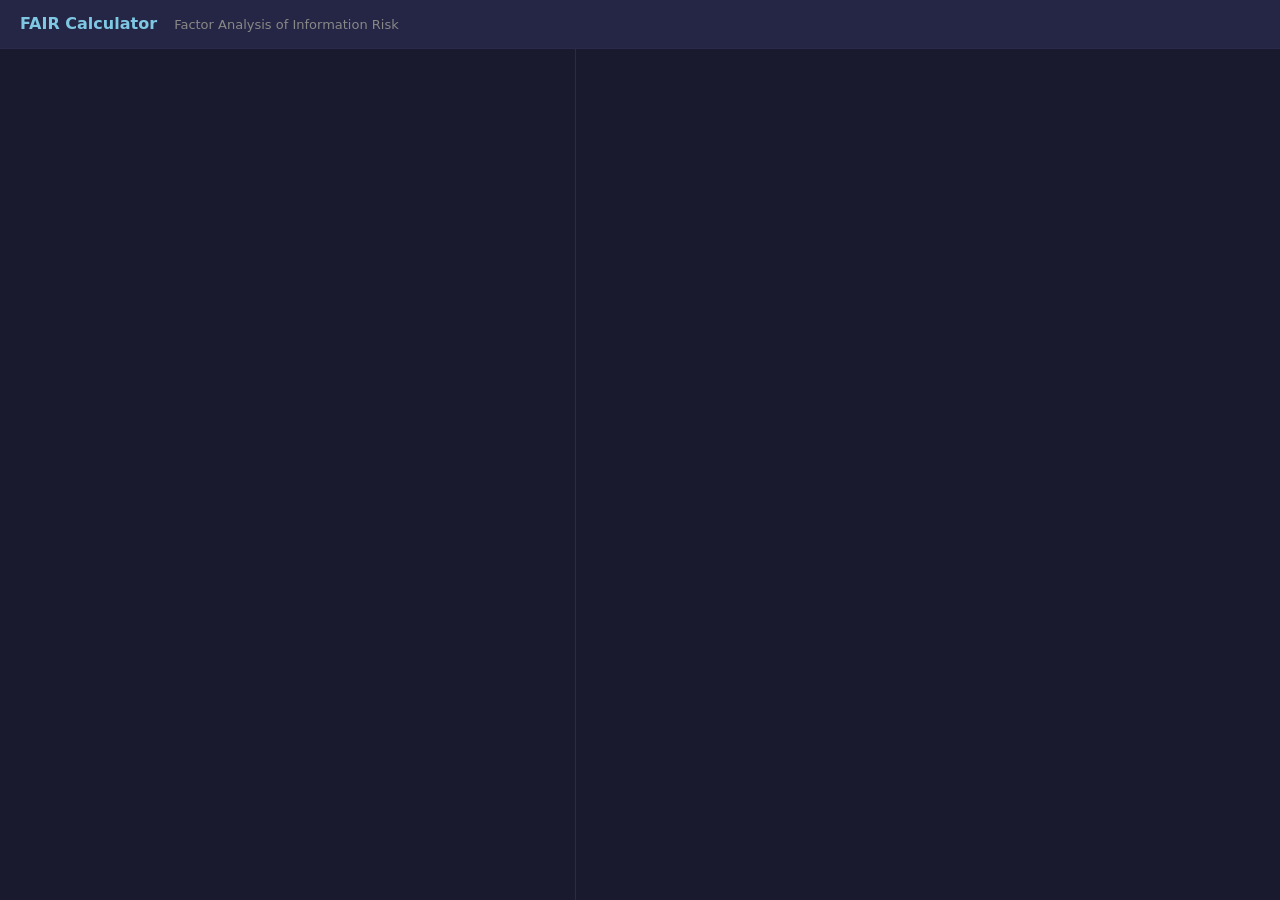
==== index.html @ 9a644596 "scaffold: project structure with vendored ECharts and pako" ====
<!DOCTYPE html>
<html lang="en">
<head>
  <meta charset="UTF-8">
  <meta name="viewport" content="width=device-width, initial-scale=1.0">
  <title>FAIR Calculator</title>
  <link rel="stylesheet" href="css/styles.css">
</head>
<body>
  <div id="app">
    <header id="top-bar">
      <div class="top-bar-left">
        <span class="app-title">FAIR Calculator</span>
        <span class="app-subtitle">Factor Analysis of Information Risk</span>
      </div>
      <div class="top-bar-right">
      </div>
    </header>
    <main id="panels">
      <section id="input-panel" aria-label="Risk Factor Inputs">
      </section>
      <section id="results-panel" aria-label="Simulation Results" aria-live="polite">
      </section>
    </main>
  </div>

  <script src="vendor/echarts.min.js"></script>
  <script src="vendor/pako.min.js"></script>
  <script type="module" src="js/app.js"></script>
</body>
</html>
---- css/styles.css ----
:root {
  --bg-primary: #1a1a2e;
  --bg-secondary: #252545;
  --bg-tertiary: #2a2a4a;
  --text-primary: #e0e0e0;
  --text-secondary: #888;
  --accent-blue: #7ec8e3;
  --accent-purple: #c8a8ea;
  --accent-green: #7ce88c;
  --accent-yellow: #e8c87c;
  --accent-red: #e87c7c;
  --border-color: #2a2a4a;
  --input-bg: #252545;
  --input-border: #3a3a5a;
}

*, *::before, *::after { box-sizing: border-box; margin: 0; padding: 0; }

body {
  font-family: system-ui, -apple-system, sans-serif;
  background: var(--bg-primary);
  color: var(--text-primary);
  line-height: 1.5;
}

#app { display: flex; flex-direction: column; min-height: 100vh; }

#top-bar {
  display: flex;
  justify-content: space-between;
  align-items: center;
  padding: 12px 20px;
  border-bottom: 1px solid var(--border-color);
  background: var(--bg-secondary);
}

.app-title { font-weight: 700; font-size: 16px; color: var(--accent-blue); }
.app-subtitle { margin-inline-start: 12px; font-size: 13px; color: var(--text-secondary); }

#panels { display: flex; flex: 1; }

#input-panel {
  width: 45%;
  border-inline-end: 1px solid var(--border-color);
  padding: 20px;
  overflow-y: auto;
}

#results-panel {
  width: 55%;
  padding: 20px;
  overflow-y: auto;
}
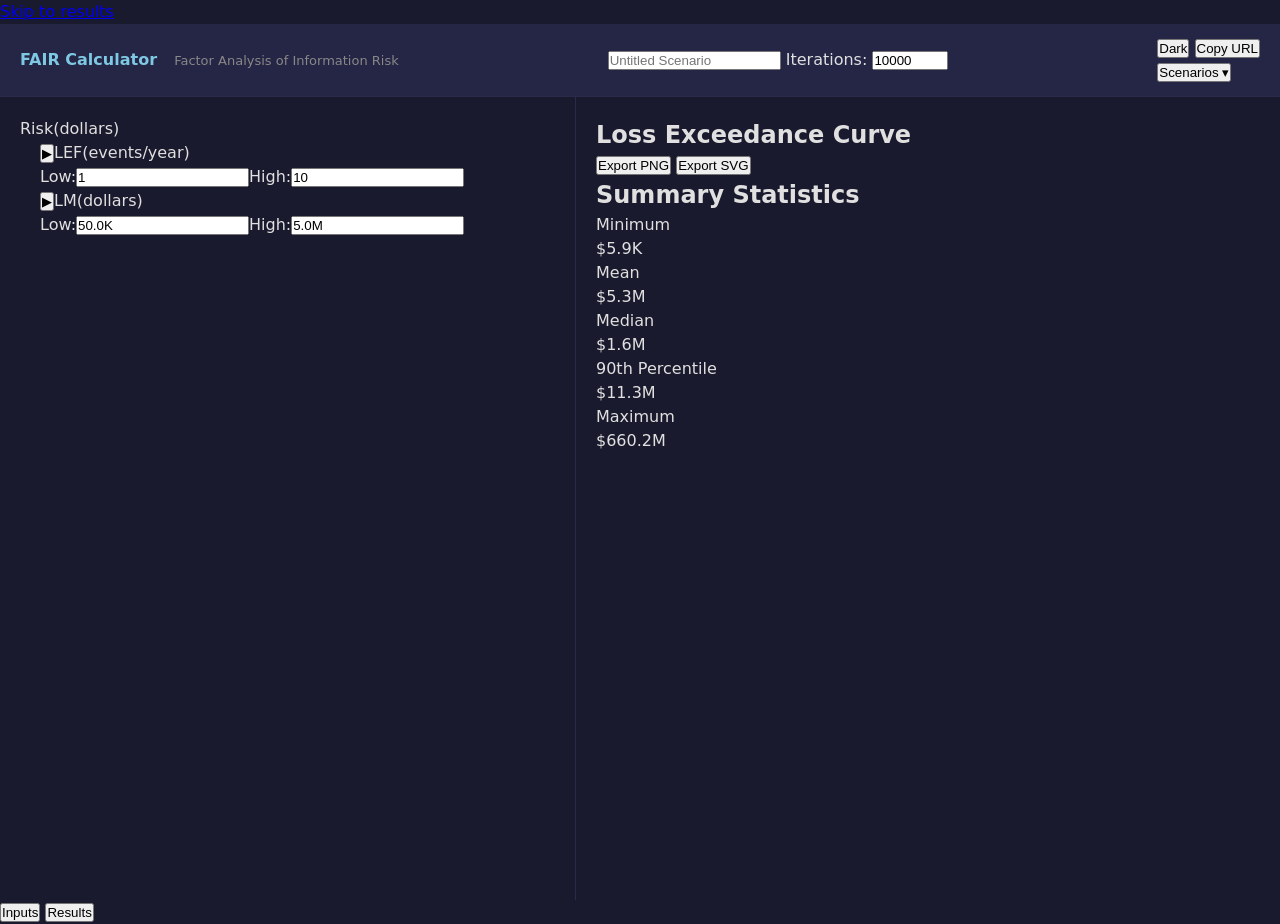
==== commit dec0d893: "feat: app orchestrator wiring tree, worker, charts, persistence, and top bar Complete implementation" ====
--- a/index.html
+++ b/index.html
@@ -1,5 +1,5 @@
 <!DOCTYPE html>
-<html lang="en">
+<html lang="en" data-theme="dark">
 <head>
   <meta charset="UTF-8">
   <meta name="viewport" content="width=device-width, initial-scale=1.0">
@@ -7,21 +7,72 @@
   <link rel="stylesheet" href="css/styles.css">
 </head>
 <body>
+  <a href="#results-panel" id="skip-nav" class="skip-nav">Skip to results</a>
+
   <div id="app">
     <header id="top-bar">
       <div class="top-bar-left">
         <span class="app-title">FAIR Calculator</span>
         <span class="app-subtitle">Factor Analysis of Information Risk</span>
       </div>
+      <div class="top-bar-center">
+        <input type="text" id="scenario-name" class="scenario-name-input" placeholder="Untitled Scenario" aria-label="Scenario name">
+        <label class="iterations-label">
+          Iterations:
+          <input type="number" id="iterations-input" value="10000" min="1000" max="100000" step="1000" aria-label="Simulation iterations">
+        </label>
+      </div>
       <div class="top-bar-right">
+        <button id="btn-theme" class="top-bar-btn" aria-label="Toggle theme">Dark</button>
+        <button id="btn-copy-url" class="top-bar-btn" aria-label="Copy shareable URL">Copy URL</button>
+        <div class="scenarios-wrapper">
+          <button id="btn-scenarios" class="top-bar-btn" aria-label="Saved scenarios">Scenarios ▾</button>
+          <div id="scenarios-dropdown" class="scenarios-dropdown" hidden>
+            <div id="scenarios-list"></div>
+            <div class="scenarios-actions">
+              <button id="btn-new-scenario" class="btn-small">+ New</button>
+            </div>
+          </div>
+        </div>
       </div>
     </header>
+
     <main id="panels">
       <section id="input-panel" aria-label="Risk Factor Inputs">
       </section>
-      <section id="results-panel" aria-label="Simulation Results" aria-live="polite">
+
+      <section id="results-panel" aria-label="Simulation Results" aria-live="polite" tabindex="-1">
+        <div id="simulating-indicator" class="simulating" hidden>
+          <span class="spinner"></span> Simulating...
+        </div>
+        <div id="results-content">
+          <div class="results-section">
+            <h2 class="section-title">Loss Exceedance Curve</h2>
+            <div class="export-buttons">
+              <button id="btn-export-png" class="btn-small">Export PNG</button>
+              <button id="btn-export-svg" class="btn-small">Export SVG</button>
+            </div>
+            <div id="chart-curve" class="chart-container"></div>
+          </div>
+          <div class="results-section">
+            <h2 class="section-title">Summary Statistics</h2>
+            <div id="stats-cards" class="stats-cards"></div>
+          </div>
+          <div id="breakdown-section" class="results-section" hidden>
+            <h2 class="section-title">Loss Category Breakdown</h2>
+            <div id="chart-breakdown" class="chart-container-small"></div>
+            <table class="breakdown-table">
+              <tbody id="breakdown-table"></tbody>
+            </table>
+          </div>
+        </div>
       </section>
     </main>
+
+    <div id="responsive-toggle" class="responsive-toggle">
+      <button data-panel="inputs" class="toggle-btn active">Inputs</button>
+      <button data-panel="results" class="toggle-btn">Results</button>
+    </div>
   </div>
 
   <script src="vendor/echarts.min.js"></script>
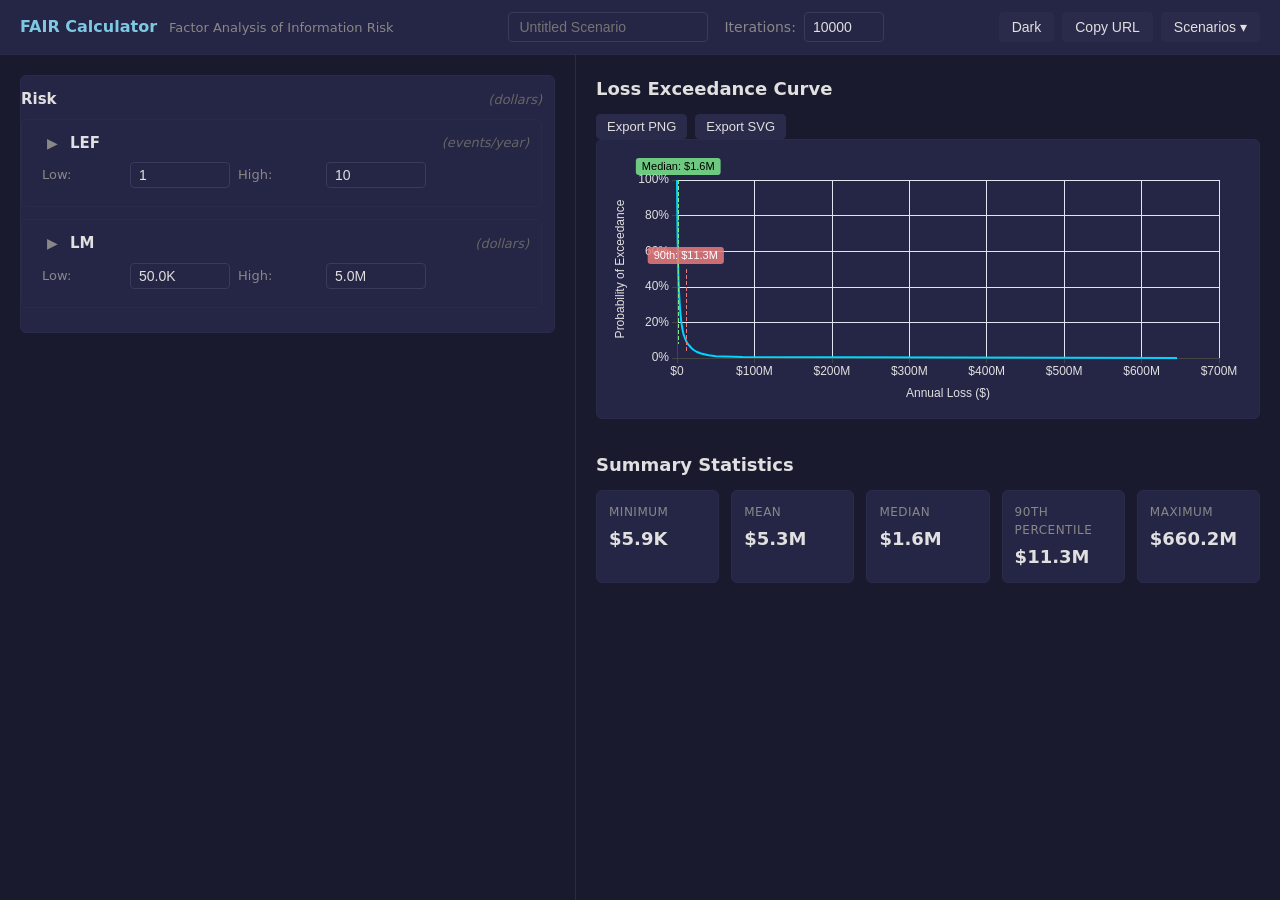
==== commit 7f009f00: "fix: replace ECharts breakdown with pure CSS bars ECharts horizontal bar chart had persistent sizing" ====
--- a/index.html
+++ b/index.html
@@ -60,7 +60,6 @@
           </div>
           <div id="breakdown-section" class="results-section" hidden>
             <h2 class="section-title">Loss Category Breakdown</h2>
-            <div id="chart-breakdown" class="chart-container-small"></div>
             <table class="breakdown-table">
               <tbody id="breakdown-table"></tbody>
             </table>
--- a/css/styles.css
+++ b/css/styles.css
@@ -1,53 +1,798 @@
-:root {
+/* ============================================================================
+   CSS Custom Properties — Themes
+   ============================================================================ */
+
+/* Dark Theme (Default) */
+:root,
+[data-theme="dark"] {
   --bg-primary: #1a1a2e;
   --bg-secondary: #252545;
   --bg-tertiary: #2a2a4a;
+  --bg-input: #252545;
   --text-primary: #e0e0e0;
   --text-secondary: #888;
+  --text-muted: #666;
   --accent-blue: #7ec8e3;
   --accent-purple: #c8a8ea;
   --accent-green: #7ce88c;
   --accent-yellow: #e8c87c;
   --accent-red: #e87c7c;
   --border-color: #2a2a4a;
-  --input-bg: #252545;
+  --border-active: #4a4a7a;
   --input-border: #3a3a5a;
-}
-
-*, *::before, *::after { box-sizing: border-box; margin: 0; padding: 0; }
+  --focus-ring: rgba(126, 200, 227, 0.6);
+  --error-bg: rgba(232, 124, 124, 0.1);
+  --error-border: #e87c7c;
+}
+
+/* Light Theme */
+[data-theme="light"] {
+  --bg-primary: #f5f5f8;
+  --bg-secondary: #ffffff;
+  --bg-tertiary: #eeeef2;
+  --bg-input: #ffffff;
+  --text-primary: #1a1a2e;
+  --text-secondary: #666;
+  --text-muted: #999;
+  --accent-blue: #2980b9;
+  --accent-purple: #8e44ad;
+  --accent-green: #27ae60;
+  --accent-yellow: #f39c12;
+  --accent-red: #e74c3c;
+  --border-color: #ddd;
+  --border-active: #aaa;
+  --input-border: #ccc;
+  --focus-ring: rgba(41, 128, 185, 0.4);
+  --error-bg: rgba(231, 76, 60, 0.08);
+  --error-border: #e74c3c;
+}
+
+/* High Contrast Theme */
+[data-theme="high-contrast"] {
+  --bg-primary: #000000;
+  --bg-secondary: #111111;
+  --bg-tertiary: #1a1a1a;
+  --bg-input: #111111;
+  --text-primary: #ffffff;
+  --text-secondary: #cccccc;
+  --text-muted: #aaaaaa;
+  --accent-blue: #66ccff;
+  --accent-purple: #cc99ff;
+  --accent-green: #66ff99;
+  --accent-yellow: #ffcc66;
+  --accent-red: #ff6666;
+  --border-color: #555555;
+  --border-active: #ffffff;
+  --input-border: #777777;
+  --focus-ring: rgba(255, 255, 255, 0.8);
+  --error-bg: rgba(255, 102, 102, 0.2);
+  --error-border: #ff6666;
+  font-size: 1.1em;
+}
+
+/* ============================================================================
+   Global Reset & Base
+   ============================================================================ */
+
+*,
+*::before,
+*::after {
+  box-sizing: border-box;
+  margin: 0;
+  padding: 0;
+}
 
 body {
-  font-family: system-ui, -apple-system, sans-serif;
+  font-family: system-ui, -apple-system, BlinkMacSystemFont, "Segoe UI", Roboto, sans-serif;
   background: var(--bg-primary);
   color: var(--text-primary);
   line-height: 1.5;
 }
 
-#app { display: flex; flex-direction: column; min-height: 100vh; }
+#app {
+  display: flex;
+  flex-direction: column;
+  min-block-size: 100vh;
+}
+
+/* ============================================================================
+   Accessibility — Skip Navigation
+   ============================================================================ */
+
+.skip-nav {
+  position: absolute;
+  inset-block-start: -9999px;
+  inset-inline-start: -9999px;
+  padding: 8px 16px;
+  background: var(--accent-blue);
+  color: var(--bg-primary);
+  text-decoration: none;
+  border-radius: 4px;
+  font-weight: 600;
+  z-index: 9999;
+}
+
+.skip-nav:focus {
+  inset-block-start: 8px;
+  inset-inline-start: 8px;
+}
+
+/* ============================================================================
+   Top Bar
+   ============================================================================ */
 
 #top-bar {
   display: flex;
   justify-content: space-between;
   align-items: center;
-  padding: 12px 20px;
-  border-bottom: 1px solid var(--border-color);
+  padding-block: 12px;
+  padding-inline: 20px;
+  border-block-end: 1px solid var(--border-color);
   background: var(--bg-secondary);
-}
-
-.app-title { font-weight: 700; font-size: 16px; color: var(--accent-blue); }
-.app-subtitle { margin-inline-start: 12px; font-size: 13px; color: var(--text-secondary); }
-
-#panels { display: flex; flex: 1; }
+  flex-wrap: wrap;
+  gap: 12px;
+}
+
+.top-bar-left {
+  display: flex;
+  align-items: baseline;
+  gap: 12px;
+}
+
+.app-title {
+  font-weight: 700;
+  font-size: 16px;
+  color: var(--accent-blue);
+}
+
+.app-subtitle {
+  font-size: 13px;
+  color: var(--text-secondary);
+}
+
+.top-bar-center {
+  display: flex;
+  align-items: center;
+  gap: 16px;
+}
+
+.scenario-name-input {
+  background: var(--bg-input);
+  border: 1px solid var(--input-border);
+  color: var(--text-primary);
+  padding-block: 6px;
+  padding-inline: 10px;
+  border-radius: 4px;
+  font-size: 14px;
+  inline-size: 200px;
+}
+
+.scenario-name-input:focus-visible {
+  outline: 2px solid var(--focus-ring);
+  outline-offset: 2px;
+}
+
+.iterations-label {
+  display: flex;
+  align-items: center;
+  gap: 8px;
+  font-size: 14px;
+  color: var(--text-secondary);
+}
+
+.iterations-label input {
+  background: var(--bg-input);
+  border: 1px solid var(--input-border);
+  color: var(--text-primary);
+  padding-block: 6px;
+  padding-inline: 8px;
+  border-radius: 4px;
+  font-size: 14px;
+  inline-size: 80px;
+}
+
+.iterations-label input:focus-visible {
+  outline: 2px solid var(--focus-ring);
+  outline-offset: 2px;
+}
+
+.top-bar-right {
+  display: flex;
+  align-items: center;
+  gap: 8px;
+}
+
+.top-bar-btn {
+  background: var(--bg-tertiary);
+  border: 1px solid var(--border-color);
+  color: var(--text-primary);
+  padding-block: 6px;
+  padding-inline: 12px;
+  border-radius: 4px;
+  font-size: 14px;
+  cursor: pointer;
+  transition: background 0.2s, border-color 0.2s;
+}
+
+.top-bar-btn:hover {
+  background: var(--bg-input);
+  border-color: var(--border-active);
+}
+
+.top-bar-btn:focus-visible {
+  outline: 2px solid var(--focus-ring);
+  outline-offset: 2px;
+}
+
+.btn-small {
+  background: var(--bg-tertiary);
+  border: 1px solid var(--border-color);
+  color: var(--text-primary);
+  padding-block: 4px;
+  padding-inline: 10px;
+  border-radius: 4px;
+  font-size: 13px;
+  cursor: pointer;
+  transition: background 0.2s, border-color 0.2s;
+}
+
+.btn-small:hover {
+  background: var(--bg-input);
+  border-color: var(--border-active);
+}
+
+.btn-small:focus-visible {
+  outline: 2px solid var(--focus-ring);
+  outline-offset: 2px;
+}
+
+/* ============================================================================
+   Scenarios Dropdown
+   ============================================================================ */
+
+.scenarios-wrapper {
+  position: relative;
+}
+
+.scenarios-dropdown {
+  position: absolute;
+  inset-block-start: calc(100% + 4px);
+  inset-inline-end: 0;
+  background: var(--bg-secondary);
+  border: 1px solid var(--border-color);
+  border-radius: 4px;
+  box-shadow: 0 4px 12px rgba(0, 0, 0, 0.3);
+  z-index: 50;
+  min-inline-size: 280px;
+  max-block-size: 400px;
+  overflow-y: auto;
+}
+
+.scenarios-dropdown[hidden] {
+  display: none;
+}
+
+#scenarios-list {
+  padding: 4px;
+}
+
+.scenario-item {
+  display: flex;
+  justify-content: space-between;
+  align-items: center;
+  padding-block: 8px;
+  padding-inline: 10px;
+  border-radius: 4px;
+  cursor: pointer;
+  transition: background 0.2s;
+}
+
+.scenario-item:hover {
+  background: var(--bg-tertiary);
+}
+
+.scenario-item:focus-visible {
+  outline: 2px solid var(--focus-ring);
+  outline-offset: -2px;
+}
+
+.scenario-name {
+  font-size: 14px;
+  color: var(--text-primary);
+  font-weight: 500;
+}
+
+.scenario-date {
+  font-size: 12px;
+  color: var(--text-muted);
+  margin-block-start: 2px;
+}
+
+.scenario-delete {
+  background: transparent;
+  border: none;
+  color: var(--accent-red);
+  cursor: pointer;
+  padding: 4px 8px;
+  border-radius: 4px;
+  font-size: 14px;
+  opacity: 0.7;
+  transition: opacity 0.2s, background 0.2s;
+}
+
+.scenario-delete:hover {
+  opacity: 1;
+  background: var(--error-bg);
+}
+
+.scenario-delete:focus-visible {
+  outline: 2px solid var(--focus-ring);
+  outline-offset: 2px;
+}
+
+.scenarios-actions {
+  padding: 8px;
+  border-block-start: 1px solid var(--border-color);
+}
+
+.scenarios-actions button {
+  inline-size: 100%;
+}
+
+/* ============================================================================
+   Panels Layout
+   ============================================================================ */
+
+#panels {
+  display: flex;
+  flex: 1;
+}
 
 #input-panel {
-  width: 45%;
+  inline-size: 45%;
   border-inline-end: 1px solid var(--border-color);
   padding: 20px;
   overflow-y: auto;
 }
 
 #results-panel {
-  width: 55%;
+  inline-size: 55%;
   padding: 20px;
   overflow-y: auto;
 }
+
+/* ============================================================================
+   Factor Tree
+   ============================================================================ */
+
+.factor-item {
+  margin-block-end: 12px;
+  border: 1px solid var(--border-color);
+  border-radius: 6px;
+  padding: 12px;
+  background: var(--bg-secondary);
+  margin-inline-start: calc(var(--depth, 0) * 16px);
+}
+
+.factor-header {
+  display: flex;
+  align-items: center;
+  gap: 8px;
+  margin-block-end: 8px;
+}
+
+.expand-toggle {
+  background: transparent;
+  border: none;
+  color: var(--text-secondary);
+  cursor: pointer;
+  padding: 0;
+  font-size: 14px;
+  inline-size: 20px;
+  block-size: 20px;
+  display: inline-flex;
+  align-items: center;
+  justify-content: center;
+  border-radius: 3px;
+  transition: background 0.2s;
+}
+
+.expand-toggle:hover {
+  background: var(--bg-tertiary);
+}
+
+.expand-toggle:focus-visible {
+  outline: 2px solid var(--focus-ring);
+  outline-offset: 2px;
+}
+
+.factor-label {
+  font-weight: 600;
+  font-size: 15px;
+  color: var(--text-primary);
+  flex: 1;
+}
+
+.factor-unit {
+  font-size: 13px;
+  color: var(--text-muted);
+  font-style: italic;
+}
+
+.factor-children {
+  margin-block-start: 8px;
+}
+
+.factor-children[hidden] {
+  display: none;
+}
+
+.ci-input-row {
+  display: flex;
+  align-items: center;
+  gap: 8px;
+  margin-block-end: 6px;
+}
+
+.ci-label {
+  font-size: 13px;
+  color: var(--text-secondary);
+  inline-size: 80px;
+}
+
+.ci-input {
+  background: var(--bg-input);
+  border: 1px solid var(--input-border);
+  color: var(--text-primary);
+  padding-block: 4px;
+  padding-inline: 8px;
+  border-radius: 4px;
+  font-size: 14px;
+  inline-size: 100px;
+}
+
+.ci-input:focus-visible {
+  outline: 2px solid var(--focus-ring);
+  outline-offset: 2px;
+}
+
+.ci-input.input-error {
+  border-color: var(--error-border);
+  background: var(--error-bg);
+}
+
+/* ============================================================================
+   Results Panel
+   ============================================================================ */
+
+.results-section {
+  margin-block-end: 32px;
+}
+
+.results-section[hidden] {
+  display: none;
+}
+
+.section-title {
+  font-size: 18px;
+  font-weight: 600;
+  color: var(--text-primary);
+  margin-block-end: 12px;
+  display: flex;
+  justify-content: space-between;
+  align-items: center;
+}
+
+.export-buttons {
+  display: flex;
+  gap: 8px;
+}
+
+.chart-container {
+  inline-size: 100%;
+  block-size: 280px;
+  background: var(--bg-secondary);
+  border: 1px solid var(--border-color);
+  border-radius: 6px;
+}
+
+
+.stats-cards {
+  display: flex;
+  gap: 12px;
+  flex-wrap: wrap;
+}
+
+.stat-card {
+  flex: 1;
+  min-inline-size: 100px;
+  background: var(--bg-secondary);
+  border: 1px solid var(--border-color);
+  border-radius: 6px;
+  padding: 12px;
+}
+
+.stat-label {
+  font-size: 12px;
+  color: var(--text-secondary);
+  margin-block-end: 4px;
+  text-transform: uppercase;
+  letter-spacing: 0.5px;
+}
+
+.stat-value {
+  font-size: 18px;
+  font-weight: 600;
+  color: var(--text-primary);
+}
+
+/* ============================================================================
+   Breakdown Table
+   ============================================================================ */
+
+.breakdown-table {
+  inline-size: 100%;
+  border-collapse: collapse;
+  font-size: 14px;
+}
+
+.breakdown-row {
+  border-block-end: 1px solid var(--border-color);
+}
+
+.breakdown-row:last-child {
+  border-block-end: none;
+}
+
+.breakdown-name {
+  padding-block: 10px;
+  padding-inline: 4px 12px;
+  white-space: nowrap;
+  font-weight: 500;
+  color: var(--text-primary);
+}
+
+.breakdown-bar-cell {
+  padding-block: 10px;
+  padding-inline: 4px;
+  inline-size: 50%;
+}
+
+.breakdown-bar {
+  block-size: 18px;
+  border-radius: 3px;
+  min-inline-size: 4px;
+  transition: width 0.3s ease;
+}
+
+.breakdown-value {
+  padding-block: 10px;
+  padding-inline: 8px 4px;
+  text-align: end;
+  white-space: nowrap;
+  font-weight: 600;
+  color: var(--text-primary);
+}
+
+.breakdown-pct {
+  padding-block: 10px;
+  padding-inline: 4px;
+  text-align: end;
+  white-space: nowrap;
+  color: var(--text-secondary);
+  font-size: 13px;
+}
+
+.color-dot {
+  display: inline-block;
+  inline-size: 12px;
+  block-size: 12px;
+  border-radius: 50%;
+  margin-inline-end: 8px;
+  vertical-align: middle;
+}
+
+.text-end {
+  text-align: end;
+}
+
+.text-secondary {
+  color: var(--text-secondary);
+}
+
+/* ============================================================================
+   Simulating Indicator
+   ============================================================================ */
+
+.simulating {
+  display: flex;
+  align-items: center;
+  gap: 12px;
+  padding: 16px;
+  background: var(--bg-secondary);
+  border: 1px solid var(--border-color);
+  border-radius: 6px;
+  margin-block-end: 16px;
+  color: var(--text-primary);
+  font-size: 14px;
+}
+
+.simulating[hidden] {
+  display: none;
+}
+
+.spinner {
+  display: inline-block;
+  inline-size: 16px;
+  block-size: 16px;
+  border: 3px solid var(--border-color);
+  border-block-start-color: var(--accent-blue);
+  border-radius: 50%;
+  animation: spinner-rotate 0.8s linear infinite;
+}
+
+@keyframes spinner-rotate {
+  to {
+    transform: rotate(360deg);
+  }
+}
+
+.simulation-error {
+  padding: 16px;
+  background: var(--error-bg);
+  border: 1px solid var(--error-border);
+  border-radius: 6px;
+  color: var(--accent-red);
+  font-size: 14px;
+  margin-block-end: 16px;
+}
+
+.simulation-error[hidden] {
+  display: none;
+}
+
+/* ============================================================================
+   Responsive Toggle (Mobile)
+   ============================================================================ */
+
+.responsive-toggle {
+  display: none;
+  position: fixed;
+  inset-block-end: 0;
+  inset-inline: 0;
+  background: var(--bg-secondary);
+  border-block-start: 2px solid var(--border-color);
+  padding: 8px 12px;
+  gap: 8px;
+  justify-content: stretch;
+  z-index: 100;
+  box-shadow: 0 -4px 12px rgba(0, 0, 0, 0.3);
+}
+
+.toggle-btn {
+  flex: 1;
+  background: var(--bg-tertiary);
+  border: 1px solid var(--border-color);
+  color: var(--text-primary);
+  padding-block: 10px;
+  padding-inline: 16px;
+  border-radius: 4px;
+  font-size: 14px;
+  font-weight: 600;
+  cursor: pointer;
+  transition: background 0.2s, border-color 0.2s, color 0.2s;
+}
+
+.toggle-btn:hover {
+  background: var(--bg-input);
+  border-color: var(--border-active);
+}
+
+.toggle-btn.active {
+  background: var(--accent-blue);
+  border-color: var(--accent-blue);
+  color: var(--bg-primary);
+}
+
+.toggle-btn:focus-visible {
+  outline: 2px solid var(--focus-ring);
+  outline-offset: 2px;
+}
+
+/* ============================================================================
+   Responsive Layout
+   ============================================================================ */
+
+@media (max-width: 899px) {
+  #top-bar {
+    flex-direction: column;
+    align-items: stretch;
+  }
+
+  .top-bar-left,
+  .top-bar-center,
+  .top-bar-right {
+    justify-content: center;
+  }
+
+  .top-bar-center {
+    flex-direction: column;
+    align-items: stretch;
+  }
+
+  .scenario-name-input {
+    inline-size: 100%;
+  }
+
+  .iterations-label {
+    justify-content: space-between;
+  }
+
+  .top-bar-right {
+    flex-wrap: wrap;
+    justify-content: center;
+  }
+
+  #panels {
+    flex-direction: column;
+  }
+
+  #input-panel {
+    inline-size: 100%;
+    border-inline-end: none;
+    border-block-end: 1px solid var(--border-color);
+    padding-block-end: 80px; /* space for fixed toggle bar */
+  }
+
+  #results-panel {
+    inline-size: 100%;
+    display: none; /* hidden by default on mobile, toggled by JS */
+    padding-block-end: 80px;
+  }
+
+  #results-panel.mobile-visible {
+    display: block;
+  }
+
+  #input-panel.mobile-hidden {
+    display: none;
+  }
+
+  .responsive-toggle {
+    display: flex;
+    position: fixed;
+    inset-block-end: 0;
+    inset-inline: 0;
+  }
+}
+
+/* ============================================================================
+   Accessibility — Reduced Motion
+   ============================================================================ */
+
+@media (prefers-reduced-motion: reduce) {
+  *,
+  *::before,
+  *::after {
+    animation-duration: 0.01ms !important;
+    animation-iteration-count: 1 !important;
+    transition-duration: 0.01ms !important;
+  }
+}
+
+/* ============================================================================
+   Focus Visible (Accessibility)
+   ============================================================================ */
+
+:focus-visible {
+  outline: 2px solid var(--focus-ring);
+  outline-offset: 2px;
+}
+
+button:focus:not(:focus-visible) {
+  outline: none;
+}
+
+input:focus:not(:focus-visible) {
+  outline: none;
+}
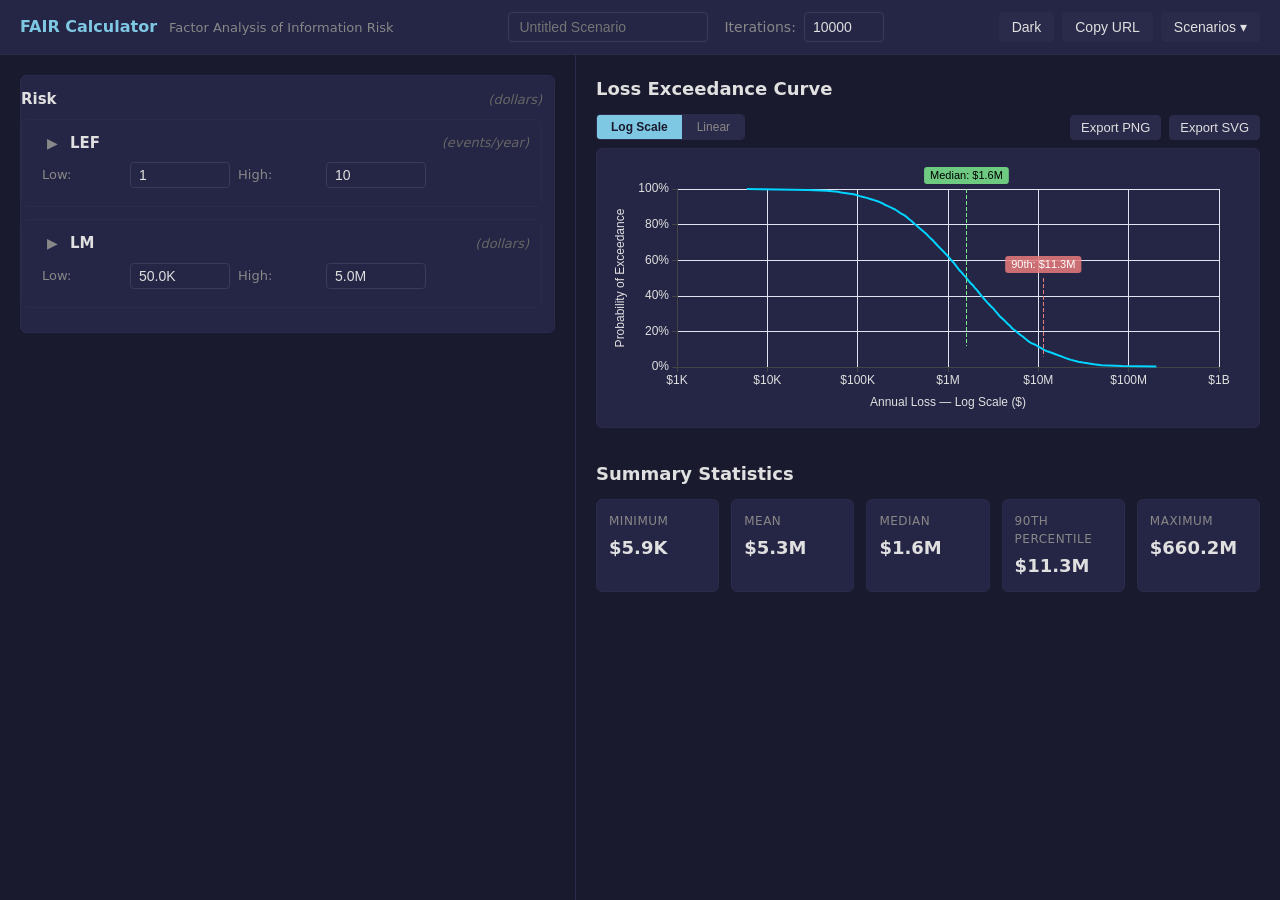
==== commit 0b564e74: "feat: log/linear scale toggle for loss exceedance curve Default to log scale (industry standard for " ====
--- a/index.html
+++ b/index.html
@@ -48,9 +48,15 @@
         <div id="results-content">
           <div class="results-section">
             <h2 class="section-title">Loss Exceedance Curve</h2>
-            <div class="export-buttons">
-              <button id="btn-export-png" class="btn-small">Export PNG</button>
-              <button id="btn-export-svg" class="btn-small">Export SVG</button>
+            <div class="chart-controls">
+              <div class="scale-toggle">
+                <button id="btn-log-scale" class="scale-btn active" aria-pressed="true">Log Scale</button>
+                <button id="btn-linear-scale" class="scale-btn" aria-pressed="false">Linear</button>
+              </div>
+              <div class="export-buttons">
+                <button id="btn-export-png" class="btn-small">Export PNG</button>
+                <button id="btn-export-svg" class="btn-small">Export SVG</button>
+              </div>
             </div>
             <div id="chart-curve" class="chart-container"></div>
           </div>
--- a/css/styles.css
+++ b/css/styles.css
@@ -483,6 +483,47 @@
   align-items: center;
 }
 
+.chart-controls {
+  display: flex;
+  justify-content: space-between;
+  align-items: center;
+  margin-block-end: 8px;
+}
+
+.scale-toggle {
+  display: flex;
+  gap: 0;
+  border: 1px solid var(--border-color);
+  border-radius: 4px;
+  overflow: hidden;
+}
+
+.scale-btn {
+  background: var(--bg-tertiary);
+  border: none;
+  color: var(--text-secondary);
+  padding: 5px 14px;
+  font-size: 12px;
+  font-weight: 500;
+  cursor: pointer;
+  transition: background 0.15s, color 0.15s;
+}
+
+.scale-btn:not(:last-child) {
+  border-inline-end: 1px solid var(--border-color);
+}
+
+.scale-btn.active {
+  background: var(--accent-blue);
+  color: var(--bg-primary);
+  font-weight: 600;
+}
+
+.scale-btn:focus-visible {
+  outline: 2px solid var(--focus-ring);
+  outline-offset: -2px;
+}
+
 .export-buttons {
   display: flex;
   gap: 8px;
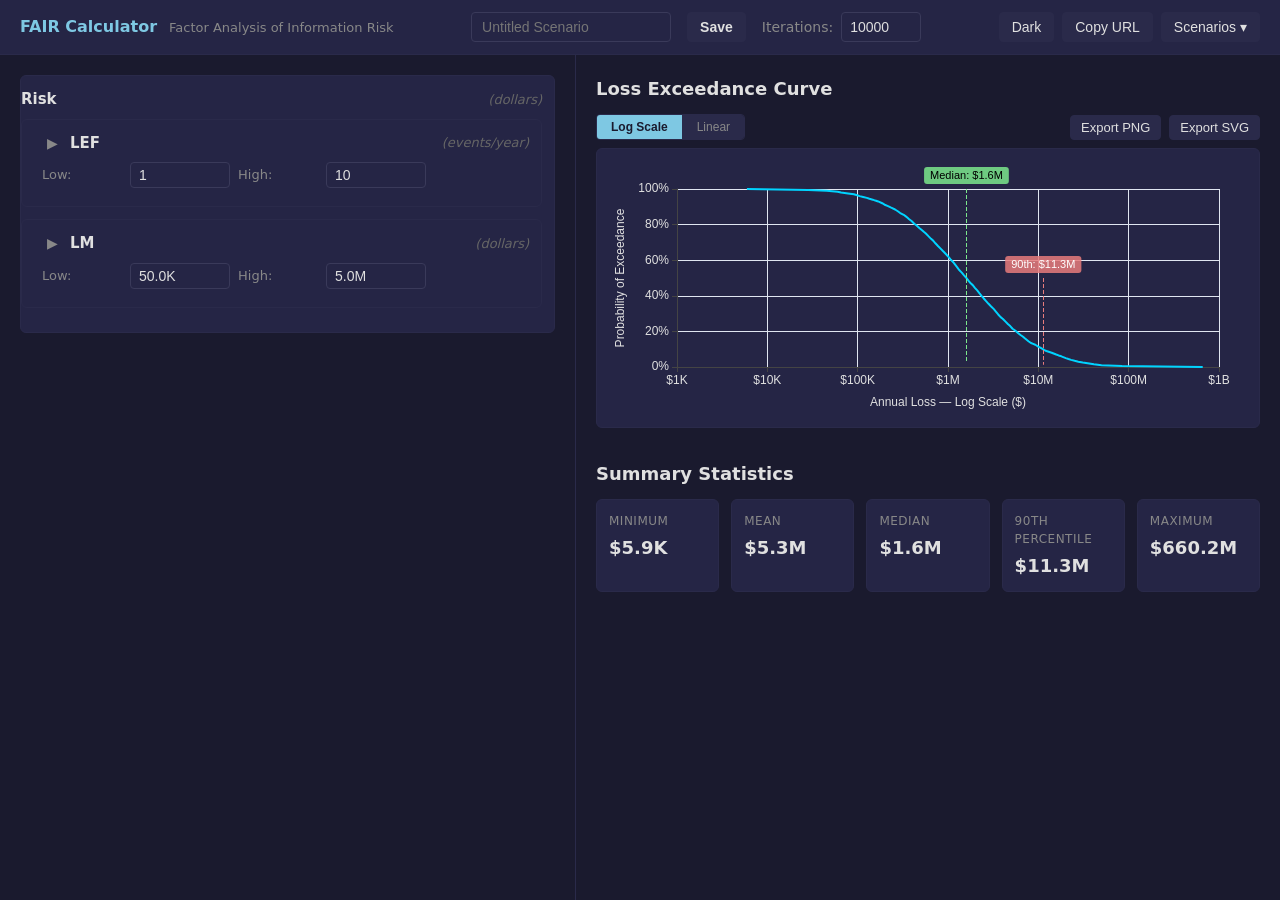
==== commit b52a3d10: "feat: explicit Save button replaces auto-save for scenarios Scenarios are no longer auto-saved on ev" ====
--- a/index.html
+++ b/index.html
@@ -17,6 +17,7 @@
       </div>
       <div class="top-bar-center">
         <input type="text" id="scenario-name" class="scenario-name-input" placeholder="Untitled Scenario" aria-label="Scenario name">
+        <button id="btn-save-scenario" class="top-bar-btn btn-save" aria-label="Save scenario">Save</button>
         <label class="iterations-label">
           Iterations:
           <input type="number" id="iterations-input" value="10000" min="1000" max="100000" step="1000" aria-label="Simulation iterations">
--- a/css/styles.css
+++ b/css/styles.css
@@ -172,6 +172,18 @@
   outline-offset: 2px;
 }
 
+.btn-save {
+  background: var(--accent-blue);
+  color: var(--bg-primary);
+  font-weight: 600;
+  border-color: var(--accent-blue);
+  white-space: nowrap;
+}
+
+.btn-save:hover {
+  opacity: 0.85;
+}
+
 .iterations-label {
   display: flex;
   align-items: center;
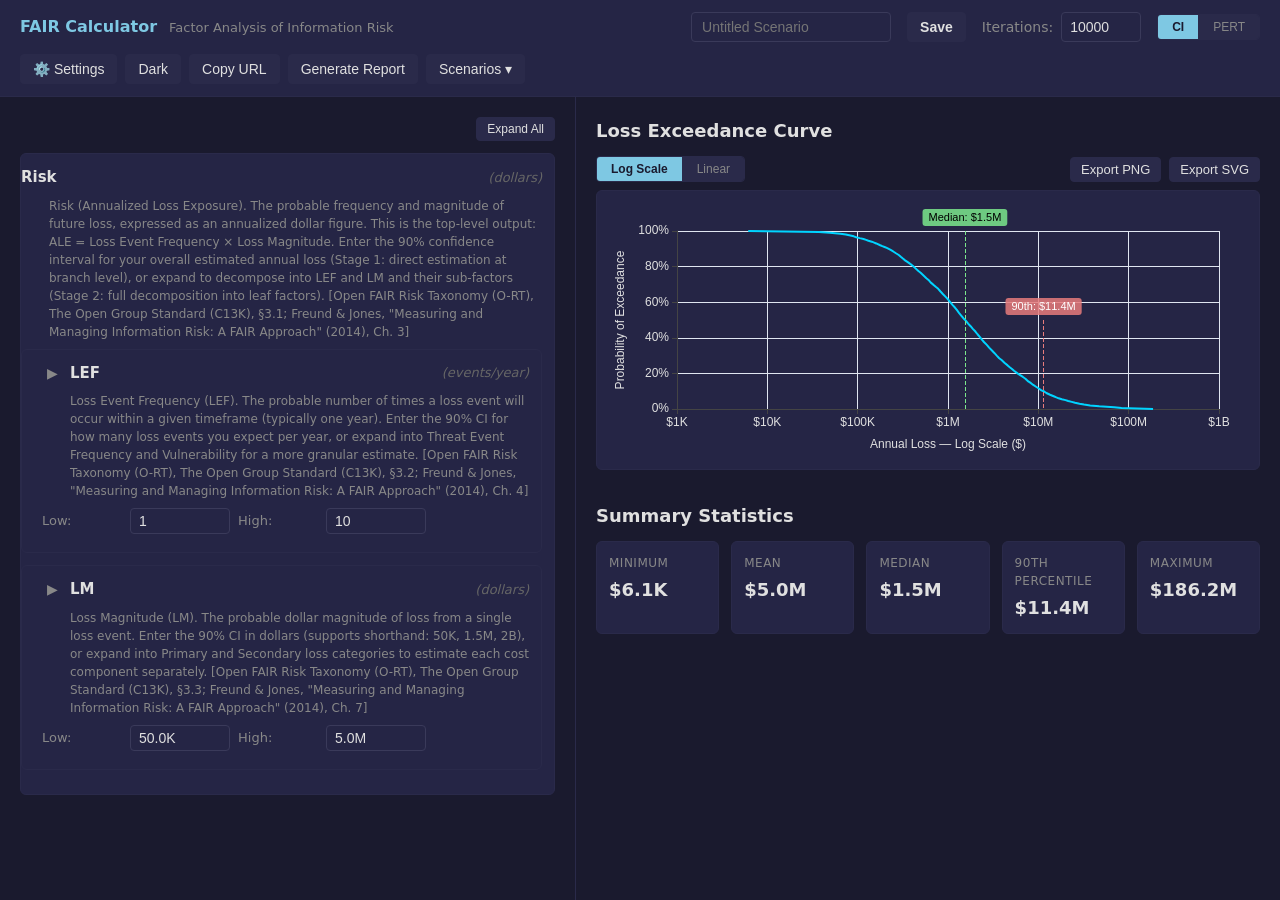
==== commit 6c16b51b: "feat: Add settings modal and PERT input mode toggle Introduces a new settings modal to manage applic" ====
--- a/index.html
+++ b/index.html
@@ -22,16 +22,27 @@
           Iterations:
           <input type="number" id="iterations-input" value="10000" min="1000" max="100000" step="1000" aria-label="Simulation iterations">
         </label>
+        <div class="input-mode-toggle" title="Switch between 2-point CI and 3-point PERT inputs">
+          <button id="btn-ci-mode" class="mode-btn active" aria-pressed="true">CI</button>
+          <button id="btn-pert-mode" class="mode-btn" aria-pressed="false">PERT</button>
+        </div>
       </div>
       <div class="top-bar-right">
+        <button id="btn-settings" class="top-bar-btn" aria-label="Settings">⚙️ Settings</button>
         <button id="btn-theme" class="top-bar-btn" aria-label="Toggle theme">Dark</button>
         <button id="btn-copy-url" class="top-bar-btn" aria-label="Copy shareable URL">Copy URL</button>
+        <button id="btn-generate-report" class="top-bar-btn" aria-label="Generate analysis report">Generate Report</button>
         <div class="scenarios-wrapper">
           <button id="btn-scenarios" class="top-bar-btn" aria-label="Saved scenarios">Scenarios ▾</button>
           <div id="scenarios-dropdown" class="scenarios-dropdown" hidden>
             <div id="scenarios-list"></div>
             <div class="scenarios-actions">
               <button id="btn-new-scenario" class="btn-small">+ New</button>
+              <button id="btn-load-examples" class="btn-small">Load Examples</button>
+              <button id="btn-clear-examples" class="btn-small" hidden>Clear Examples</button>
+              <button id="btn-export-json" class="btn-small">Export JSON</button>
+              <button id="btn-import-json" class="btn-small">Import JSON</button>
+              <input type="file" id="import-json-input" accept=".json" style="display:none">
             </div>
           </div>
         </div>
@@ -81,6 +92,28 @@
     </div>
   </div>
 
+  <!-- Settings Modal -->
+  <dialog id="settings-modal" class="modal" aria-labelledby="settings-title">
+    <div class="modal-content">
+      <div class="modal-header">
+        <h2 id="settings-title">Settings</h2>
+        <button id="btn-close-settings" class="btn-close" aria-label="Close settings">&times;</button>
+      </div>
+      <div class="modal-body">
+        <div class="setting-item">
+          <label for="lambda-input" class="setting-label">
+            PERT Lambda (λ)
+            <span class="setting-help">Controls distribution shape: higher values concentrate around mode</span>
+          </label>
+          <div class="setting-control">
+            <input type="range" id="lambda-slider" min="1" max="10" step="0.5" value="4" aria-label="PERT lambda slider">
+            <input type="number" id="lambda-input" min="1" max="10" step="0.5" value="4" aria-label="PERT lambda value">
+          </div>
+        </div>
+      </div>
+    </div>
+  </dialog>
+
   <script src="vendor/echarts.min.js"></script>
   <script src="vendor/pako.min.js"></script>
   <script type="module" src="js/app.js"></script>
--- a/css/styles.css
+++ b/css/styles.css
@@ -314,6 +314,18 @@
   font-weight: 500;
 }
 
+.example-badge {
+  display: inline-block;
+  font-size: 10px;
+  padding: 2px 6px;
+  border-radius: 3px;
+  background: var(--bg-tertiary);
+  color: var(--text-muted);
+  font-weight: 600;
+  text-transform: uppercase;
+  letter-spacing: 0.5px;
+}
+
 .scenario-date {
   font-size: 12px;
   color: var(--text-muted);
@@ -376,6 +388,16 @@
 /* ============================================================================
    Factor Tree
    ============================================================================ */
+
+.tree-toolbar {
+  display: flex;
+  justify-content: flex-end;
+  margin-block-end: 12px;
+}
+
+.btn-expand-all {
+  font-size: 12px;
+}
 
 .factor-item {
   margin-block-end: 12px;
@@ -431,6 +453,14 @@
   font-style: italic;
 }
 
+.factor-description {
+  font-size: 12px;
+  line-height: 1.5;
+  color: var(--text-secondary);
+  margin-block: 4px 8px;
+  padding-inline-start: 28px;
+}
+
 .factor-children {
   margin-block-start: 8px;
 }
@@ -471,6 +501,76 @@
 .ci-input.input-error {
   border-color: var(--error-border);
   background: var(--error-bg);
+}
+
+/* PERT Input Row (3-field: min/mode/max) */
+.pert-input-row {
+  display: flex;
+  align-items: center;
+  gap: 8px;
+  margin-block-end: 6px;
+}
+
+.pert-label {
+  font-size: 13px;
+  color: var(--text-secondary);
+  inline-size: 60px;
+}
+
+.pert-input {
+  background: var(--bg-input);
+  border: 1px solid var(--input-border);
+  color: var(--text-primary);
+  padding-block: 4px;
+  padding-inline: 8px;
+  border-radius: 4px;
+  font-size: 14px;
+  inline-size: 90px;
+}
+
+.pert-input:focus-visible {
+  outline: 2px solid var(--focus-ring);
+  outline-offset: 2px;
+}
+
+.pert-input.input-error {
+  border-color: var(--error-border);
+  background: var(--error-bg);
+}
+
+/* Input Mode Segmented Toggle */
+.input-mode-toggle {
+  display: flex;
+  gap: 0;
+  border: 1px solid var(--border-color);
+  border-radius: 4px;
+  overflow: hidden;
+}
+
+.mode-btn {
+  background: var(--bg-tertiary);
+  border: none;
+  color: var(--text-secondary);
+  padding: 5px 14px;
+  font-size: 12px;
+  font-weight: 500;
+  cursor: pointer;
+  transition: background 0.15s, color 0.15s;
+}
+
+.mode-btn:not(:last-child) {
+  border-inline-end: 1px solid var(--border-color);
+}
+
+.mode-btn.active {
+  background: var(--accent-blue);
+  color: var(--bg-primary);
+  font-weight: 600;
+}
+
+.mode-btn:focus-visible {
+  outline: 2px solid var(--focus-ring);
+  outline-offset: -2px;
 }
 
 /* ============================================================================
@@ -849,3 +949,112 @@
 input:focus:not(:focus-visible) {
   outline: none;
 }
+
+/* ============================================================================
+   Settings Modal
+   ============================================================================ */
+
+.modal {
+  border: none;
+  border-radius: 8px;
+  padding: 0;
+  max-inline-size: 500px;
+  inline-size: 90%;
+  background: var(--bg-secondary);
+  color: var(--text-primary);
+  box-shadow: 0 8px 24px rgba(0, 0, 0, 0.3);
+}
+
+.modal::backdrop {
+  background: rgba(0, 0, 0, 0.5);
+  backdrop-filter: blur(4px);
+}
+
+.modal-content {
+  display: flex;
+  flex-direction: column;
+}
+
+.modal-header {
+  display: flex;
+  justify-content: space-between;
+  align-items: center;
+  padding: 20px;
+  border-block-end: 1px solid var(--border-color);
+}
+
+.modal-header h2 {
+  margin: 0;
+  font-size: 20px;
+  font-weight: 600;
+}
+
+.btn-close {
+  background: transparent;
+  border: none;
+  color: var(--text-secondary);
+  font-size: 28px;
+  line-height: 1;
+  cursor: pointer;
+  padding: 0;
+  inline-size: 32px;
+  block-size: 32px;
+  display: flex;
+  align-items: center;
+  justify-content: center;
+}
+
+.btn-close:hover {
+  color: var(--text-primary);
+}
+
+.modal-body {
+  padding: 20px;
+}
+
+.setting-item {
+  margin-block-end: 20px;
+}
+
+.setting-label {
+  display: block;
+  font-weight: 600;
+  margin-block-end: 8px;
+  font-size: 14px;
+}
+
+.setting-help {
+  display: block;
+  font-weight: normal;
+  font-size: 13px;
+  color: var(--text-secondary);
+  margin-block-start: 4px;
+}
+
+.setting-control {
+  display: flex;
+  gap: 12px;
+  align-items: center;
+}
+
+#lambda-slider {
+  flex: 1;
+  min-inline-size: 200px;
+}
+
+#lambda-input {
+  inline-size: 80px;
+  background: var(--bg-input);
+  border: 1px solid var(--input-border);
+  color: var(--text-primary);
+  padding-block: 6px;
+  padding-inline: 10px;
+  border-radius: 4px;
+  font-size: 14px;
+  text-align: center;
+}
+
+#lambda-input:focus-visible {
+  outline: 2px solid var(--focus-ring);
+  outline-offset: 2px;
+}
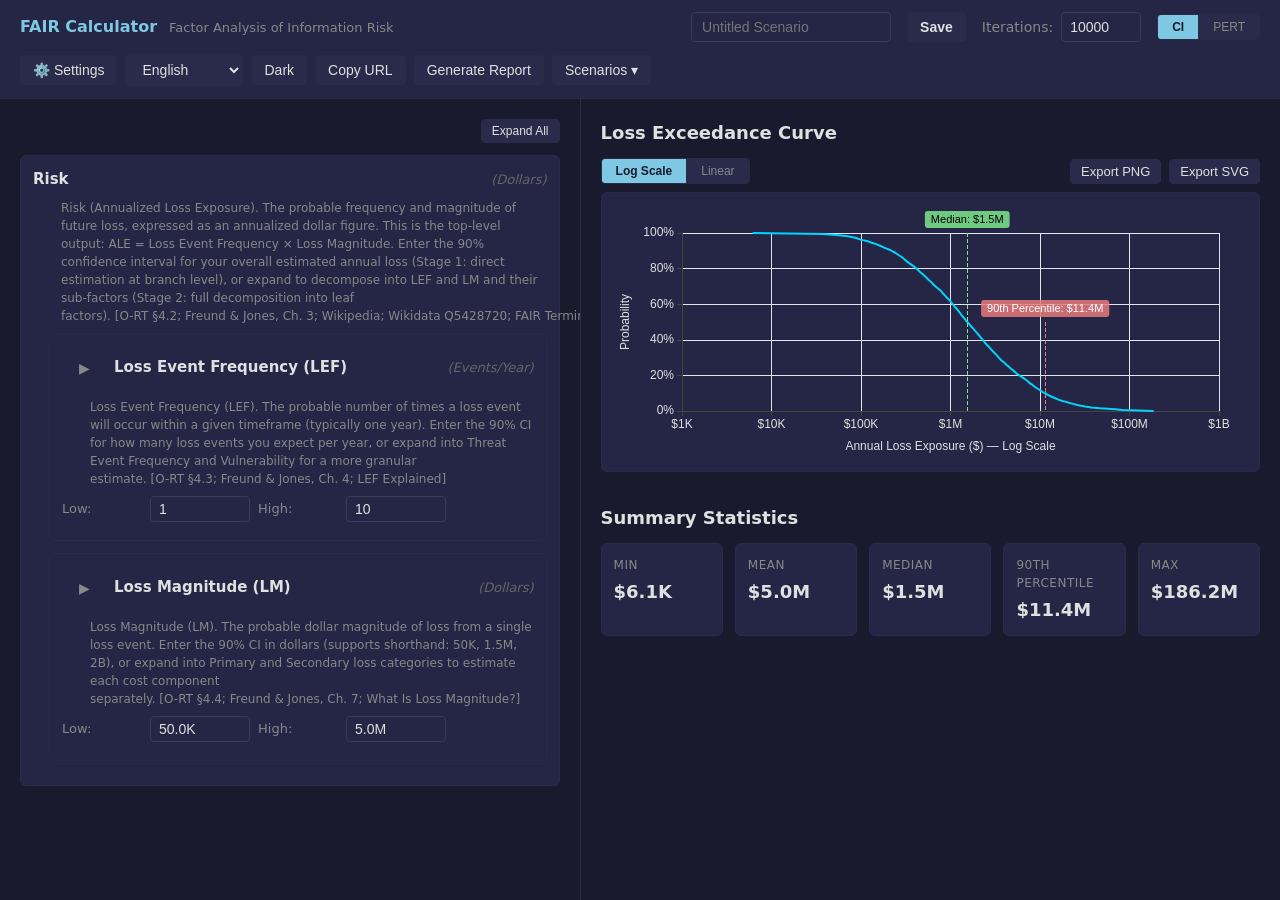
==== commit 2e7b040d: "feat: Add interactive tutorial system for FAIR framework training Tutorial engine (state machine), U" ====
--- a/index.html
+++ b/index.html
@@ -29,6 +29,16 @@
       </div>
       <div class="top-bar-right">
         <button id="btn-settings" class="top-bar-btn" aria-label="Settings">⚙️ Settings</button>
+        <select id="language-select" class="top-bar-btn" aria-label="Select language">
+          <option value="en">English</option>
+          <option value="es">Español</option>
+          <option value="fr">Français</option>
+          <option value="de">Deutsch</option>
+          <option value="nl">Nederlands</option>
+          <option value="ja">日本語</option>
+          <option value="zh-cn">简体中文</option>
+          <option value="ar">العربية</option>
+        </select>
         <button id="btn-theme" class="top-bar-btn" aria-label="Toggle theme">Dark</button>
         <button id="btn-copy-url" class="top-bar-btn" aria-label="Copy shareable URL">Copy URL</button>
         <button id="btn-generate-report" class="top-bar-btn" aria-label="Generate analysis report">Generate Report</button>
--- a/css/styles.css
+++ b/css/styles.css
@@ -23,6 +23,15 @@
   --focus-ring: rgba(126, 200, 227, 0.6);
   --error-bg: rgba(232, 124, 124, 0.1);
   --error-border: #e87c7c;
+  /* Tutorial theme tokens */
+  --tutorial-callout-bg: linear-gradient(135deg, #2a2048 0%, #1e1838 100%);
+  --tutorial-callout-shadow: rgba(139, 92, 246, 0.25);
+  --tutorial-experiment-bg: linear-gradient(135deg, #2a2518 0%, #1e1c12 100%);
+  --tutorial-experiment-border: #b8860b;
+  --tutorial-experiment-btn: #b8860b;
+  --tutorial-experiment-btn-hover: #996f09;
+  --tutorial-bar-gradient-end: #6b21a8;
+  --tutorial-bar-border: rgba(200, 168, 234, 0.3);
 }
 
 /* Light Theme */
@@ -45,6 +54,15 @@
   --focus-ring: rgba(41, 128, 185, 0.4);
   --error-bg: rgba(231, 76, 60, 0.08);
   --error-border: #e74c3c;
+  /* Tutorial theme tokens */
+  --tutorial-callout-bg: linear-gradient(135deg, #f3e8ff 0%, #e9d5ff 100%);
+  --tutorial-callout-shadow: rgba(139, 92, 246, 0.15);
+  --tutorial-experiment-bg: linear-gradient(135deg, #fef3c7 0%, #fde68a 100%);
+  --tutorial-experiment-border: #f59e0b;
+  --tutorial-experiment-btn: #f59e0b;
+  --tutorial-experiment-btn-hover: #d97706;
+  --tutorial-bar-gradient-end: #9333ea;
+  --tutorial-bar-border: rgba(147, 51, 234, 0.3);
 }
 
 /* High Contrast Theme */
@@ -67,6 +85,15 @@
   --focus-ring: rgba(255, 255, 255, 0.8);
   --error-bg: rgba(255, 102, 102, 0.2);
   --error-border: #ff6666;
+  /* Tutorial theme tokens */
+  --tutorial-callout-bg: linear-gradient(135deg, #1a0033 0%, #0d001a 100%);
+  --tutorial-callout-shadow: rgba(204, 153, 255, 0.35);
+  --tutorial-experiment-bg: linear-gradient(135deg, #1a1500 0%, #0d0b00 100%);
+  --tutorial-experiment-border: #ffcc66;
+  --tutorial-experiment-btn: #ffcc66;
+  --tutorial-experiment-btn-hover: #e6b84d;
+  --tutorial-bar-gradient-end: #9933ff;
+  --tutorial-bar-border: rgba(204, 153, 255, 0.5);
   font-size: 1.1em;
 }
 
@@ -317,7 +344,8 @@
 .example-badge {
   display: inline-block;
   font-size: 10px;
-  padding: 2px 6px;
+  padding-block: 2px;
+  padding-inline: 6px;
   border-radius: 3px;
   background: var(--bg-tertiary);
   color: var(--text-muted);
@@ -337,7 +365,8 @@
   border: none;
   color: var(--accent-red);
   cursor: pointer;
-  padding: 4px 8px;
+  padding-block: 8px;
+  padding-inline: 12px;
   border-radius: 4px;
   font-size: 14px;
   opacity: 0.7;
@@ -373,14 +402,16 @@
 }
 
 #input-panel {
-  inline-size: 45%;
+  flex: 45;
+  min-inline-size: 0;
   border-inline-end: 1px solid var(--border-color);
   padding: 20px;
   overflow-y: auto;
 }
 
 #results-panel {
-  inline-size: 55%;
+  flex: 55;
+  min-inline-size: 0;
   padding: 20px;
   overflow-y: auto;
 }
@@ -422,8 +453,8 @@
   cursor: pointer;
   padding: 0;
   font-size: 14px;
-  inline-size: 20px;
-  block-size: 20px;
+  inline-size: 44px;
+  block-size: 44px;
   display: inline-flex;
   align-items: center;
   justify-content: center;
@@ -461,6 +492,26 @@
   padding-inline-start: 28px;
 }
 
+.factor-references {
+  white-space: nowrap;
+}
+
+.factor-references a {
+  color: var(--accent);
+  text-decoration: none;
+  border-bottom: 1px dotted var(--accent);
+}
+
+.factor-references a:hover {
+  border-bottom-style: solid;
+}
+
+.factor-references a:focus-visible {
+  outline: 2px solid var(--accent);
+  outline-offset: 1px;
+  border-radius: 2px;
+}
+
 .factor-children {
   margin-block-start: 8px;
 }
@@ -551,7 +602,8 @@
   background: var(--bg-tertiary);
   border: none;
   color: var(--text-secondary);
-  padding: 5px 14px;
+  padding-block: 5px;
+  padding-inline: 14px;
   font-size: 12px;
   font-weight: 500;
   cursor: pointer;
@@ -614,7 +666,8 @@
   background: var(--bg-tertiary);
   border: none;
   color: var(--text-secondary);
-  padding: 5px 14px;
+  padding-block: 5px;
+  padding-inline: 14px;
   font-size: 12px;
   font-weight: 500;
   cursor: pointer;
@@ -649,16 +702,13 @@
   border-radius: 6px;
 }
 
-
 .stats-cards {
-  display: flex;
+  display: grid;
+  grid-template-columns: repeat(auto-fill, minmax(120px, 1fr));
   gap: 12px;
-  flex-wrap: wrap;
 }
 
 .stat-card {
-  flex: 1;
-  min-inline-size: 100px;
   background: var(--bg-secondary);
   border: 1px solid var(--border-color);
   border-radius: 6px;
@@ -715,7 +765,7 @@
   block-size: 18px;
   border-radius: 3px;
   min-inline-size: 4px;
-  transition: width 0.3s ease;
+  transition: inline-size 0.3s ease;
 }
 
 .breakdown-value {
@@ -917,6 +967,30 @@
     inset-block-end: 0;
     inset-inline: 0;
   }
+
+  .ci-input-row,
+  .pert-input-row {
+    flex-wrap: wrap;
+  }
+
+  .ci-label {
+    inline-size: 100%;
+  }
+
+  .ci-input,
+  .pert-input {
+    flex: 1;
+    min-inline-size: 0;
+    inline-size: auto;
+  }
+
+  .chart-container {
+    block-size: min(280px, 50dvb);
+  }
+
+  .factor-description {
+    padding-inline-start: 0;
+  }
 }
 
 /* ============================================================================
@@ -1058,3 +1132,263 @@
   outline: 2px solid var(--focus-ring);
   outline-offset: 2px;
 }
+
+/* ========================================
+   Tutorial System Styles
+   ======================================== */
+
+.tutorial-mode {
+  padding-top: 36px; /* space for fixed chapter bar */
+}
+
+.tutorial-mode .tutorial-chapter-bar {
+  position: fixed;
+  top: 0;
+  left: 0;
+  right: 0;
+  z-index: 1000;
+  background: linear-gradient(135deg, var(--accent-purple) 0%, var(--tutorial-bar-gradient-end) 100%);
+  color: white;
+  border-block-end: 2px solid var(--tutorial-bar-border);
+  box-shadow: 0 2px 8px rgba(0, 0, 0, 0.2);
+}
+
+.tutorial-mode .tutorial-chapter-bar-content {
+  display: flex;
+  align-items: center;
+  gap: 12px;
+  padding: 6px 12px;
+}
+
+.tutorial-mode .tutorial-chapter-header {
+  display: flex;
+  align-items: baseline;
+  gap: 8px;
+  min-width: 0;
+  flex-shrink: 1;
+  overflow: hidden;
+}
+
+.tutorial-mode .tutorial-title {
+  font-weight: 600;
+  font-size: 13px;
+  white-space: nowrap;
+  overflow: hidden;
+  text-overflow: ellipsis;
+}
+
+.tutorial-mode .tutorial-subtitle {
+  font-size: 12px;
+  opacity: 0.85;
+  white-space: nowrap;
+}
+
+.tutorial-mode .tutorial-chapter-progress {
+  display: flex;
+  align-items: center;
+  gap: 6px;
+  flex-shrink: 0;
+}
+
+.tutorial-mode .tutorial-nav-btn {
+  background: rgba(255, 255, 255, 0.2);
+  border: 1px solid rgba(255, 255, 255, 0.3);
+  color: white;
+  padding: 2px 8px;
+  border-radius: 3px;
+  cursor: pointer;
+  font-size: 13px;
+  line-height: 1;
+  transition: background 0.2s;
+}
+
+.tutorial-mode .tutorial-nav-btn:hover {
+  background: rgba(255, 255, 255, 0.35);
+}
+
+.tutorial-mode .tutorial-step-counter {
+  font-size: 12px;
+  font-weight: 500;
+  opacity: 0.9;
+  white-space: nowrap;
+}
+
+.tutorial-mode .tutorial-chapter-dots {
+  display: flex;
+  gap: 6px;
+  align-items: center;
+  margin-inline-start: auto;
+  flex-shrink: 0;
+}
+
+.tutorial-mode .tutorial-chapter-dot {
+  inline-size: 8px;
+  block-size: 8px;
+  border-radius: 50%;
+  background: rgba(255, 255, 255, 0.3);
+  cursor: pointer;
+  transition: all 0.2s;
+  border: none;
+  padding: 0;
+}
+
+.tutorial-mode .tutorial-chapter-dot:hover {
+  background: rgba(255, 255, 255, 0.5);
+  transform: scale(1.2);
+}
+
+.tutorial-mode .tutorial-chapter-dot.active {
+  background: white;
+  inline-size: 10px;
+  block-size: 10px;
+}
+
+.tutorial-mode .tutorial-exit-btn {
+  background: rgba(239, 68, 68, 0.7);
+  border: 1px solid rgba(239, 68, 68, 1);
+  color: white;
+  padding: 2px 8px;
+  border-radius: 3px;
+  cursor: pointer;
+  font-size: 13px;
+  line-height: 1;
+  flex-shrink: 0;
+  transition: background 0.2s;
+}
+
+.tutorial-mode .tutorial-exit-btn:hover {
+  background: rgba(239, 68, 68, 0.9);
+}
+
+.tutorial-mode .tutorial-chapter-bar .exit-tutorial:hover {
+  background: rgba(239, 68, 68, 1);
+}
+
+.tutorial-mode .tutorial-callout {
+  background: var(--tutorial-callout-bg);
+  border: 2px solid var(--accent-purple);
+  border-radius: 8px;
+  padding: 16px;
+  margin-block: 12px;
+  box-shadow: 0 4px 12px var(--tutorial-callout-shadow);
+  position: relative;
+}
+
+.tutorial-mode .tutorial-callout::before {
+  content: '';
+  position: absolute;
+  inset-inline-start: 0;
+  inset-block-start: 0;
+  inline-size: 4px;
+  block-size: 100%;
+  background: var(--accent-purple);
+  border-start-start-radius: 6px;
+  border-end-start-radius: 6px;
+}
+
+.tutorial-mode .tutorial-callout-header {
+  font-weight: 600;
+  color: var(--accent-purple);
+  margin-block-end: 8px;
+  font-size: 15px;
+}
+
+.tutorial-mode .tutorial-callout-content {
+  color: var(--text-primary);
+  line-height: 1.6;
+  font-size: 14px;
+}
+
+.tutorial-mode .tutorial-callout-content p {
+  margin-block: 8px;
+}
+
+.tutorial-mode .tutorial-callout-content p:first-child {
+  margin-block-start: 0;
+}
+
+.tutorial-mode .tutorial-callout-content p:last-child {
+  margin-block-end: 0;
+}
+
+.tutorial-mode .tutorial-experiment {
+  background: var(--tutorial-experiment-bg);
+  border: 2px solid var(--tutorial-experiment-border);
+  border-radius: 8px;
+  padding: 12px 16px;
+  margin-block-start: 12px;
+  display: flex;
+  align-items: center;
+  gap: 12px;
+}
+
+.tutorial-mode .tutorial-experiment-icon {
+  font-size: 20px;
+}
+
+.tutorial-mode .tutorial-experiment-text {
+  flex: 1;
+  color: var(--text-primary);
+  font-size: 14px;
+  line-height: 1.5;
+}
+
+.tutorial-mode .tutorial-experiment button {
+  background: var(--tutorial-experiment-btn);
+  border: none;
+  color: white;
+  padding: 6px 16px;
+  border-radius: 4px;
+  cursor: pointer;
+  font-size: 13px;
+  font-weight: 500;
+  transition: background 0.2s;
+  white-space: nowrap;
+}
+
+.tutorial-mode .tutorial-experiment button:hover {
+  background: var(--tutorial-experiment-btn-hover);
+}
+
+.tutorial-mode .tutorial-active {
+  animation: tutorialPulse 2s ease-in-out infinite;
+  box-shadow: 0 0 0 3px rgba(139, 92, 246, 0.3);
+  border-radius: 4px;
+}
+
+@keyframes tutorialPulse {
+  0%, 100% {
+    box-shadow: 0 0 0 3px rgba(139, 92, 246, 0.3);
+  }
+  50% {
+    box-shadow: 0 0 0 6px rgba(139, 92, 246, 0.5);
+  }
+}
+
+/* Mobile responsive adjustments */
+@media (max-width: 899px) {
+  .tutorial-mode .tutorial-chapter-bar {
+    flex-wrap: wrap;
+    gap: 8px;
+  }
+
+  .tutorial-mode .tutorial-chapter-bar .chapter-dots {
+    margin-inline-start: 0;
+    order: 3;
+    flex-basis: 100%;
+    justify-content: center;
+  }
+
+  .tutorial-mode .tutorial-callout {
+    padding: 12px;
+  }
+
+  .tutorial-mode .tutorial-experiment {
+    flex-direction: column;
+    align-items: flex-start;
+  }
+
+  .tutorial-mode .tutorial-experiment button {
+    align-self: stretch;
+  }
+}
